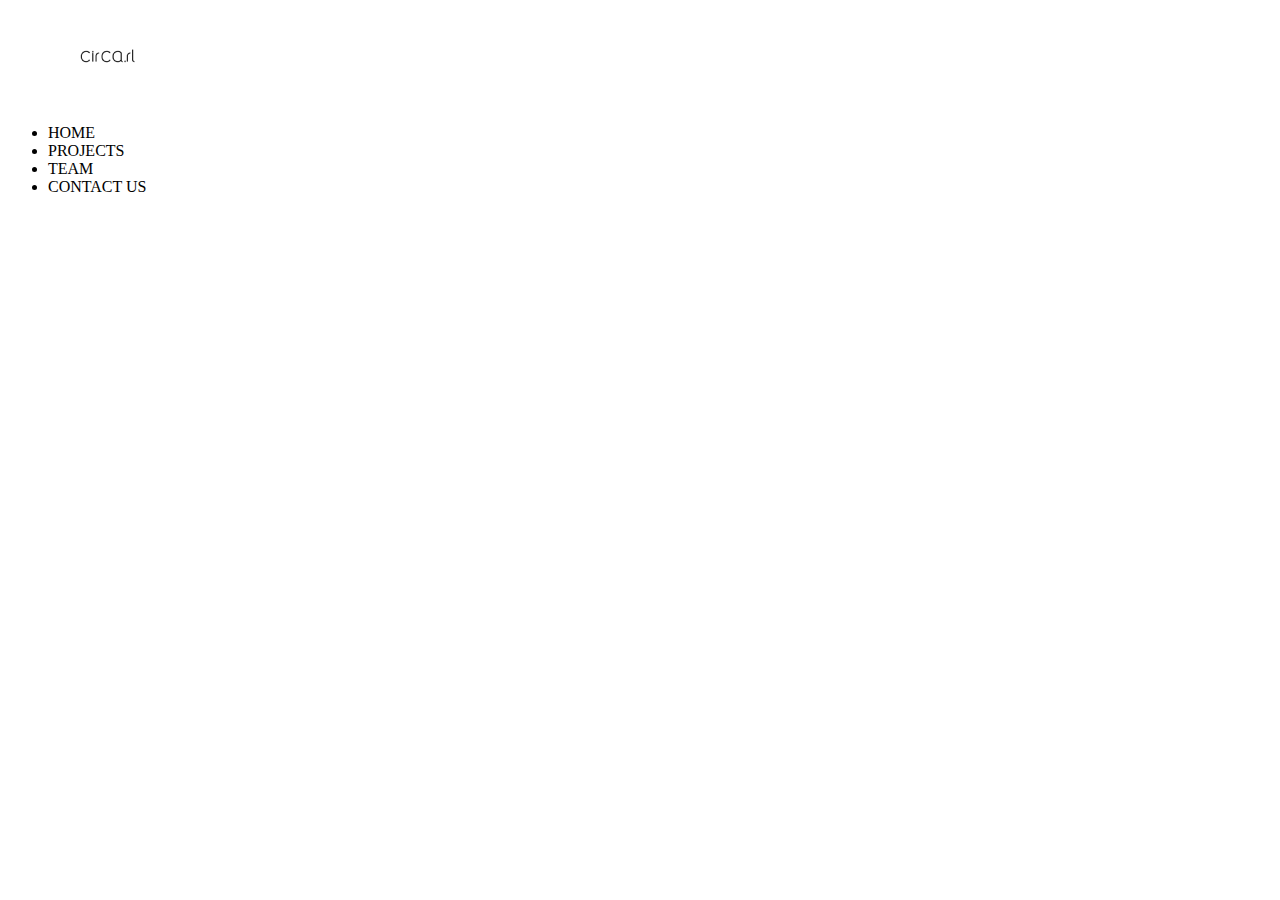
==== CIRCA_company_website/index.html @ aecab81c "Add files via upload" ====
<!DOCTYPE html>
<html lang="en">
<head>
    <meta charset="UTF-8">
    <meta name="viewport" content="width=device-width, initial-scale=1.0">
    <title>Document</title>
</head>
<body>
    <nav class="nav-bar">
        <div class="nav-container">
            <div class="logo">
                <img src="images/circa.AI Logo n small 5 1.png" alt="CirCarl">
            </div>

            <div class="menu-container">
                <ul>
                    <li>HOME</li>
                    <li>PROJECTS</li>
                    <li>TEAM</li>
                    <li>CONTACT US</li>
                </ul>
            </div>
        </div>
    </nav>
</body>
</html>
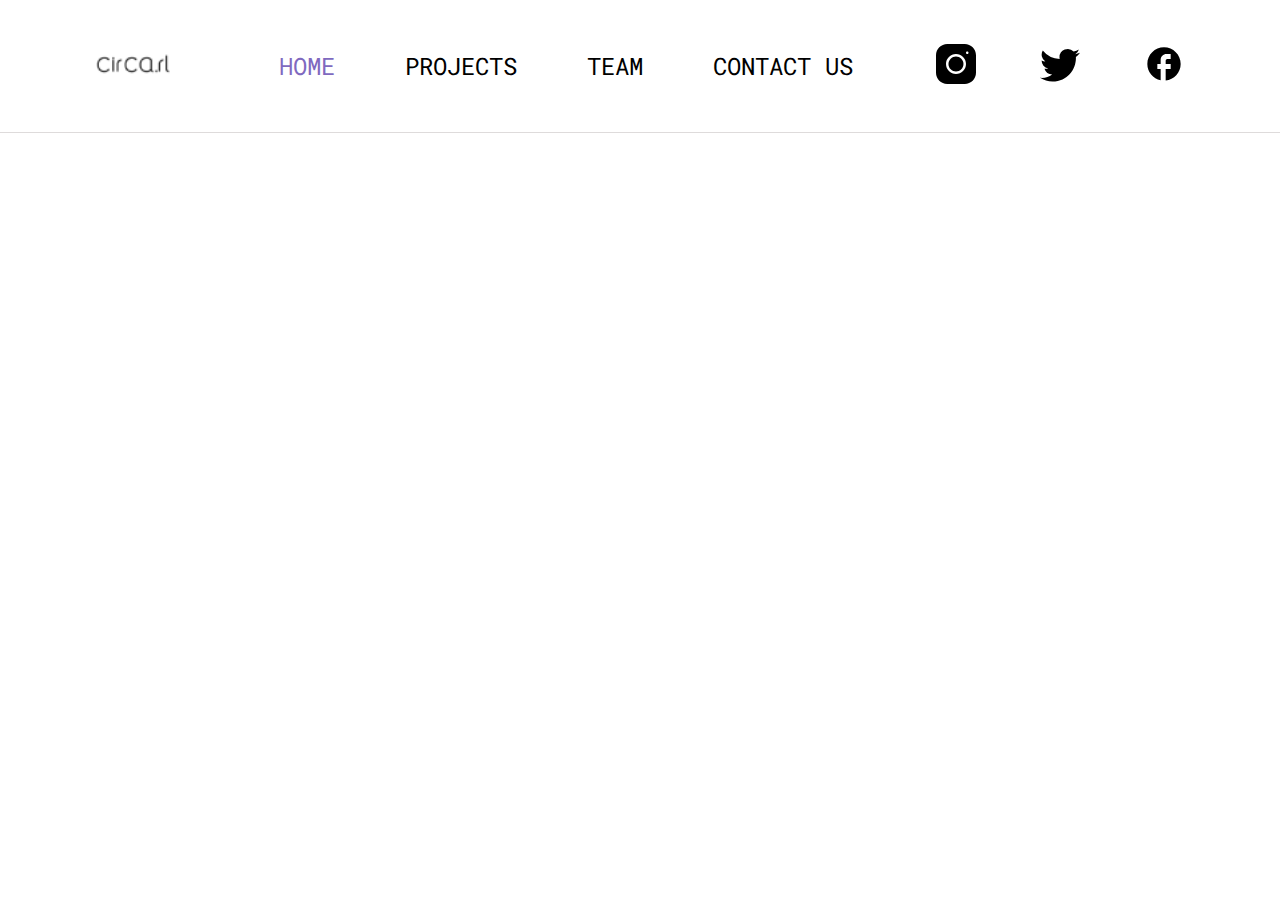
==== commit 297eeb98: "Nav bar design with home, project, team and contact us" ====
--- a/CIRCA_company_website/index.html
+++ b/CIRCA_company_website/index.html
@@ -4,6 +4,8 @@
     <meta charset="UTF-8">
     <meta name="viewport" content="width=device-width, initial-scale=1.0">
     <title>Document</title>
+    <link rel="stylesheet" href="styles.css">
+    <link rel="stylesheet" href="https://unicons.iconscout.com/release/v4.0.8/css/line.css">
 </head>
 <body>
     <nav class="nav-bar">
@@ -14,11 +16,32 @@
 
             <div class="menu-container">
                 <ul>
-                    <li>HOME</li>
-                    <li>PROJECTS</li>
-                    <li>TEAM</li>
-                    <li>CONTACT US</li>
+                    <li ><a href="#" class="active">HOME</a></li>
+                    <li><a href="#">PROJECTS</a></li>
+                    <li><a href="#">TEAM</a></li>
+                    <li><a href="#">CONTACT US</a></li>
                 </ul>
+            </div>
+
+            <div class="socials">
+               <div class="instagram">
+                <a href="#"><svg xmlns="http://www.w3.org/2000/svg" viewBox="0 0 16 16" id="instagram">
+                    <path d="M5.41421,1.17157c1.17157,1.17157 1.17157,3.07107 0,4.24264c-1.17157,1.17157 -3.07107,1.17157 -4.24264,0c-1.17157,-1.17157 -1.17157,-3.07107 -8.88178e-16,-4.24264c1.17157,-1.17157 3.07107,-1.17157 4.24264,-8.88178e-16" transform="translate(4.707 4.707)"></path>
+                    <path d="M11.5,0h-7c-2.48145,0 -4.5,2.01855 -4.5,4.5v7c0,2.48145 2.01855,4.5 4.5,4.5h7c2.48145,0 4.5,-2.01855 4.5,-4.5v-7c0,-2.48145 -2.01855,-4.5 -4.5,-4.5Zm-3.5,12c-2.20557,0 -4,-1.79395 -4,-4c0,-2.20605 1.79443,-4 4,-4c2.20557,0 4,1.79395 4,4c0,2.20605 -1.79443,4 -4,4Zm4.5,-8c-0.276123,0 -0.5,-0.223877 -0.5,-0.5c0,-0.276184 0.223877,-0.5 0.5,-0.5c0.276123,0 0.5,0.223816 0.5,0.5c0,0.276123 -0.223877,0.5 -0.5,0.5Z"></path>
+                  </svg></a>
+               </div>
+
+               <div class="twitter">
+                <a href="#"><svg xmlns="http://www.w3.org/2000/svg" xml:space="preserve" viewBox="0 0 16 16" id="twitter">
+                    <path d="M16 3.539a6.839 6.839 0 0 1-1.89.518 3.262 3.262 0 0 0 1.443-1.813 6.555 6.555 0 0 1-2.08.794 3.28 3.28 0 0 0-5.674 2.243c0 .26.022.51.076.748a9.284 9.284 0 0 1-6.761-3.431 3.285 3.285 0 0 0 1.008 4.384A3.24 3.24 0 0 1 .64 6.578v.036a3.295 3.295 0 0 0 2.628 3.223 3.274 3.274 0 0 1-.86.108 2.9 2.9 0 0 1-.621-.056 3.311 3.311 0 0 0 3.065 2.285 6.59 6.59 0 0 1-4.067 1.399c-.269 0-.527-.012-.785-.045A9.234 9.234 0 0 0 5.032 15c6.036 0 9.336-5 9.336-9.334 0-.145-.005-.285-.012-.424A6.544 6.544 0 0 0 16 3.539z"></path>
+                  </svg></a>
+               </div>
+
+               <div class="facebook">
+                <a href="#"><svg width="40" height="40" viewBox="0 0 20 20" fill="none" xmlns="http://www.w3.org/2000/svg">
+                    <path d="M18.3337 10.0003C18.3337 5.40033 14.6003 1.66699 10.0003 1.66699C5.40033 1.66699 1.66699 5.40033 1.66699 10.0003C1.66699 14.0337 4.53366 17.392 8.33366 18.167V12.5003H6.66699V10.0003H8.33366V7.91699C8.33366 6.30866 9.64199 5.00033 11.2503 5.00033H13.3337V7.50033H11.667C11.2087 7.50033 10.8337 7.87533 10.8337 8.33366V10.0003H13.3337V12.5003H10.8337V18.292C15.042 17.8753 18.3337 14.3253 18.3337 10.0003Z" fill="black"/>
+                    </svg></a>
+                </div>
             </div>
         </div>
     </nav>
--- a/CIRCA_company_website/styles.css
+++ b/CIRCA_company_website/styles.css
@@ -0,0 +1,67 @@
+@import url('https://fonts.googleapis.com/css2?family=Poppins:ital,wght@0,100;0,200;0,300;0,400;0,500;0,600;0,700;0,800;0,900;1,100;1,200;1,300;1,400;1,500;1,600;1,700;1,800;1,900&family=Roboto+Mono:ital,wght@0,100..700;1,100..700&display=swap');
+
+
+*{
+    padding: 0;
+    margin: 0;
+    box-sizing: border-box;
+    font-family: "Roboto Mono", monospace;
+    text-decoration: none;
+    
+}
+
+.nav{
+    height: 50px;
+    width: 100vw;
+    position: sticky;
+    z-index: 999;
+}
+
+.nav-container{
+    border-bottom: 1px solid rgb(222, 219, 219);
+    display: flex;
+    justify-content: space-between;
+    align-items: center;
+}
+
+.logo img{
+    height: 8rem;
+
+}
+.menu-container ul{
+    list-style-type: none;
+    display: flex;
+}
+
+.menu-container ul li{
+    font-size: 1.5rem;
+    margin-right: 70px;
+    justify-content: center;
+}
+
+.menu-container ul a{
+    color: black;
+}
+
+.menu-container ul .active{
+    color: #8069BF;
+}
+
+.instagram{
+    width: 40px;
+    height: 40px;
+}
+
+.twitter{
+    width: 40px;
+    height: 40px;
+}
+
+.socials{
+    display: flex;
+    gap: 4rem;
+    margin-right: 6rem;
+}
+
+
+
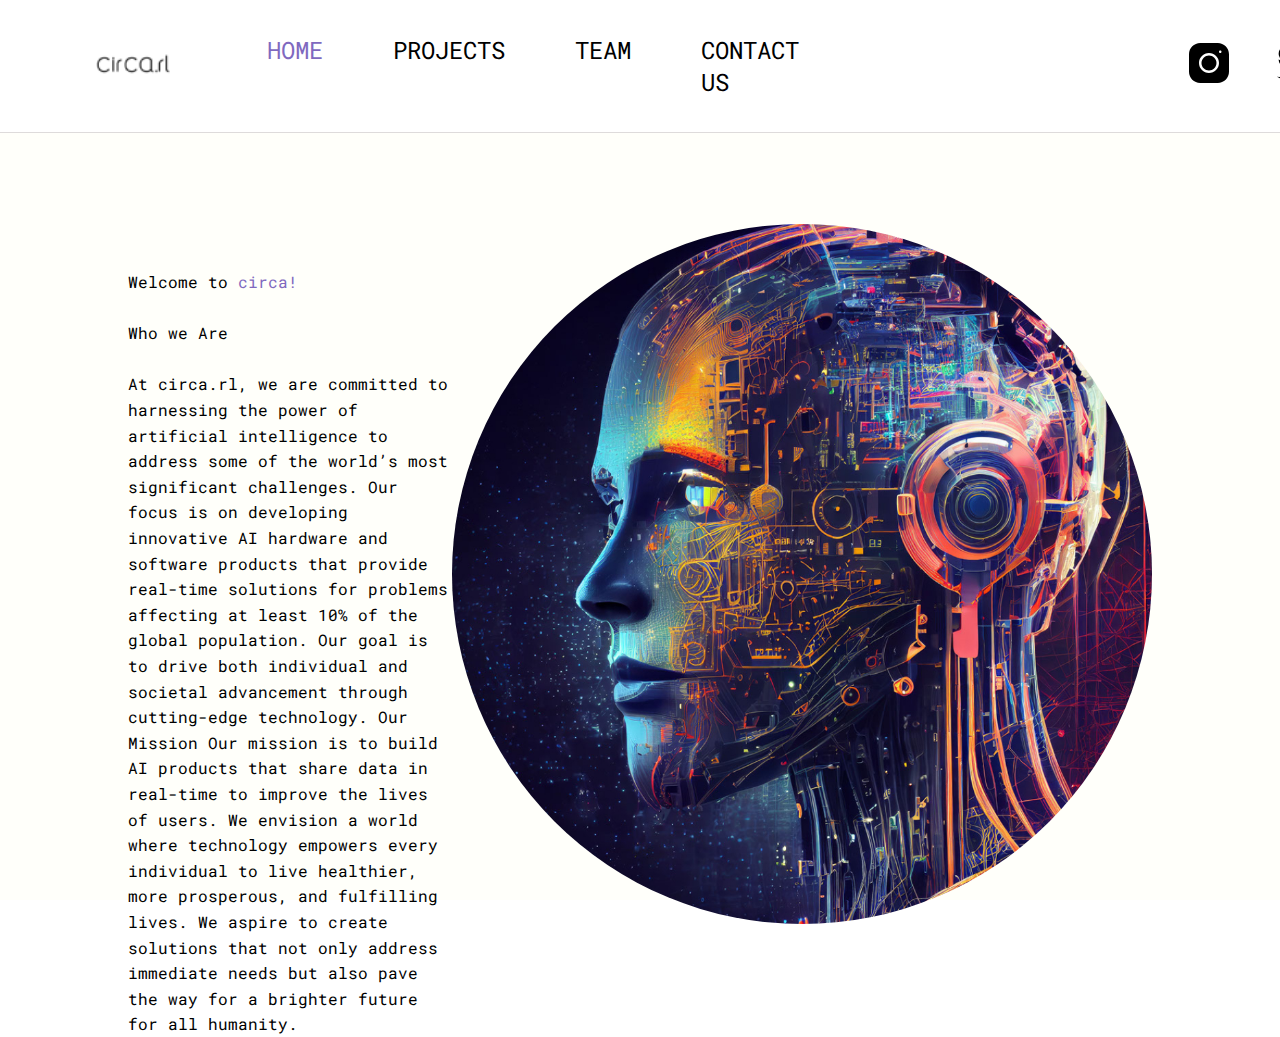
==== commit 5c1c3195: "updated navbar and completed landing page" ====
--- a/CIRCA_company_website/index.html
+++ b/CIRCA_company_website/index.html
@@ -38,12 +38,32 @@
                </div>
 
                <div class="facebook">
-                <a href="#"><svg width="40" height="40" viewBox="0 0 20 20" fill="none" xmlns="http://www.w3.org/2000/svg">
+                <a href="#"><svg width="43" height="43" viewBox="0 0 20 20" fill="none" xmlns="http://www.w3.org/2000/svg">
                     <path d="M18.3337 10.0003C18.3337 5.40033 14.6003 1.66699 10.0003 1.66699C5.40033 1.66699 1.66699 5.40033 1.66699 10.0003C1.66699 14.0337 4.53366 17.392 8.33366 18.167V12.5003H6.66699V10.0003H8.33366V7.91699C8.33366 6.30866 9.64199 5.00033 11.2503 5.00033H13.3337V7.50033H11.667C11.2087 7.50033 10.8337 7.87533 10.8337 8.33366V10.0003H13.3337V12.5003H10.8337V18.292C15.042 17.8753 18.3337 14.3253 18.3337 10.0003Z" fill="black"/>
                     </svg></a>
                 </div>
             </div>
         </div>
     </nav>
+
+    <section class="landing-page-bg">
+    <div class="landing-page">
+        <div class="welcome-text">
+            <p><br>Welcome to <span class="active">circa!</span> <br><br>
+                Who we Are <br><br> At circa.rl, we are committed to harnessing the power of artificial intelligence to address some of the world’s most significant challenges.
+                Our focus is on developing innovative AI hardware 
+                and software products that provide real-time solutions for problems affecting at least 10% of the global population.
+                Our goal is to drive both individual and societal advancement through cutting-edge technology.
+
+                Our Mission
+                
+                Our mission is to build AI products that share data in real-time to improve the lives of users. 
+                We envision a world where technology empowers every individual to live healthier, more prosperous, and fulfilling lives. We aspire to create solutions that not only address immediate needs but also pave the way for a brighter future for all humanity.</p>
+        </div>
+        <div class="landing-page-img">
+            <img src="images/AI-1.jpg" alt="">
+        </div>
+    </div>
+    </section>
 </body>
 </html>--- a/CIRCA_company_website/styles.css
+++ b/CIRCA_company_website/styles.css
@@ -10,18 +10,21 @@
     
 }
 
-.nav{
-    height: 50px;
+.nav-bar{
+    background: white;
+    display: flex;
+    justify-content: space-between;
+    gap: 3rem;
+    position: fixed;
     width: 100vw;
-    position: sticky;
-    z-index: 999;
 }
 
 .nav-container{
+    align-items: center;
     border-bottom: 1px solid rgb(222, 219, 219);
     display: flex;
     justify-content: space-between;
-    align-items: center;
+    width: 100vw;
 }
 
 .logo img{
@@ -43,6 +46,10 @@
     color: black;
 }
 
+.active{
+    color: #8069BF;
+}
+
 .menu-container ul .active{
     color: #8069BF;
 }
@@ -59,9 +66,45 @@
 
 .socials{
     display: flex;
-    gap: 4rem;
-    margin-right: 6rem;
+    gap: 3rem;
+    margin-left: 20rem;
+    margin-right: 2rem;
 }
 
 
+/* landing page */
+section{
+    /* border: 2px solid black; */
+    height: 100vh;
+    width: 100vw;
+    background:#FFFFFA;
+}
 
+.landing-page{
+    align-items: center;
+    display: flex;
+    justify-content: space-between;
+    height: px;
+    width: 80%;
+    margin: 0 10%;
+}
+
+.landing-page .welcome-text{
+   display: flex;
+   height: 441px;
+   width: 584px;
+   padding-bottom: 2rem;
+}
+
+.welcome-text p{
+    font-size: 1rem;
+    line-height: 1.6rem;
+}
+
+.landing-page .landing-page-img img{
+    margin-top: 14rem;
+    width: 700px;
+    height: 700px;
+    border-radius: 50%;
+    
+}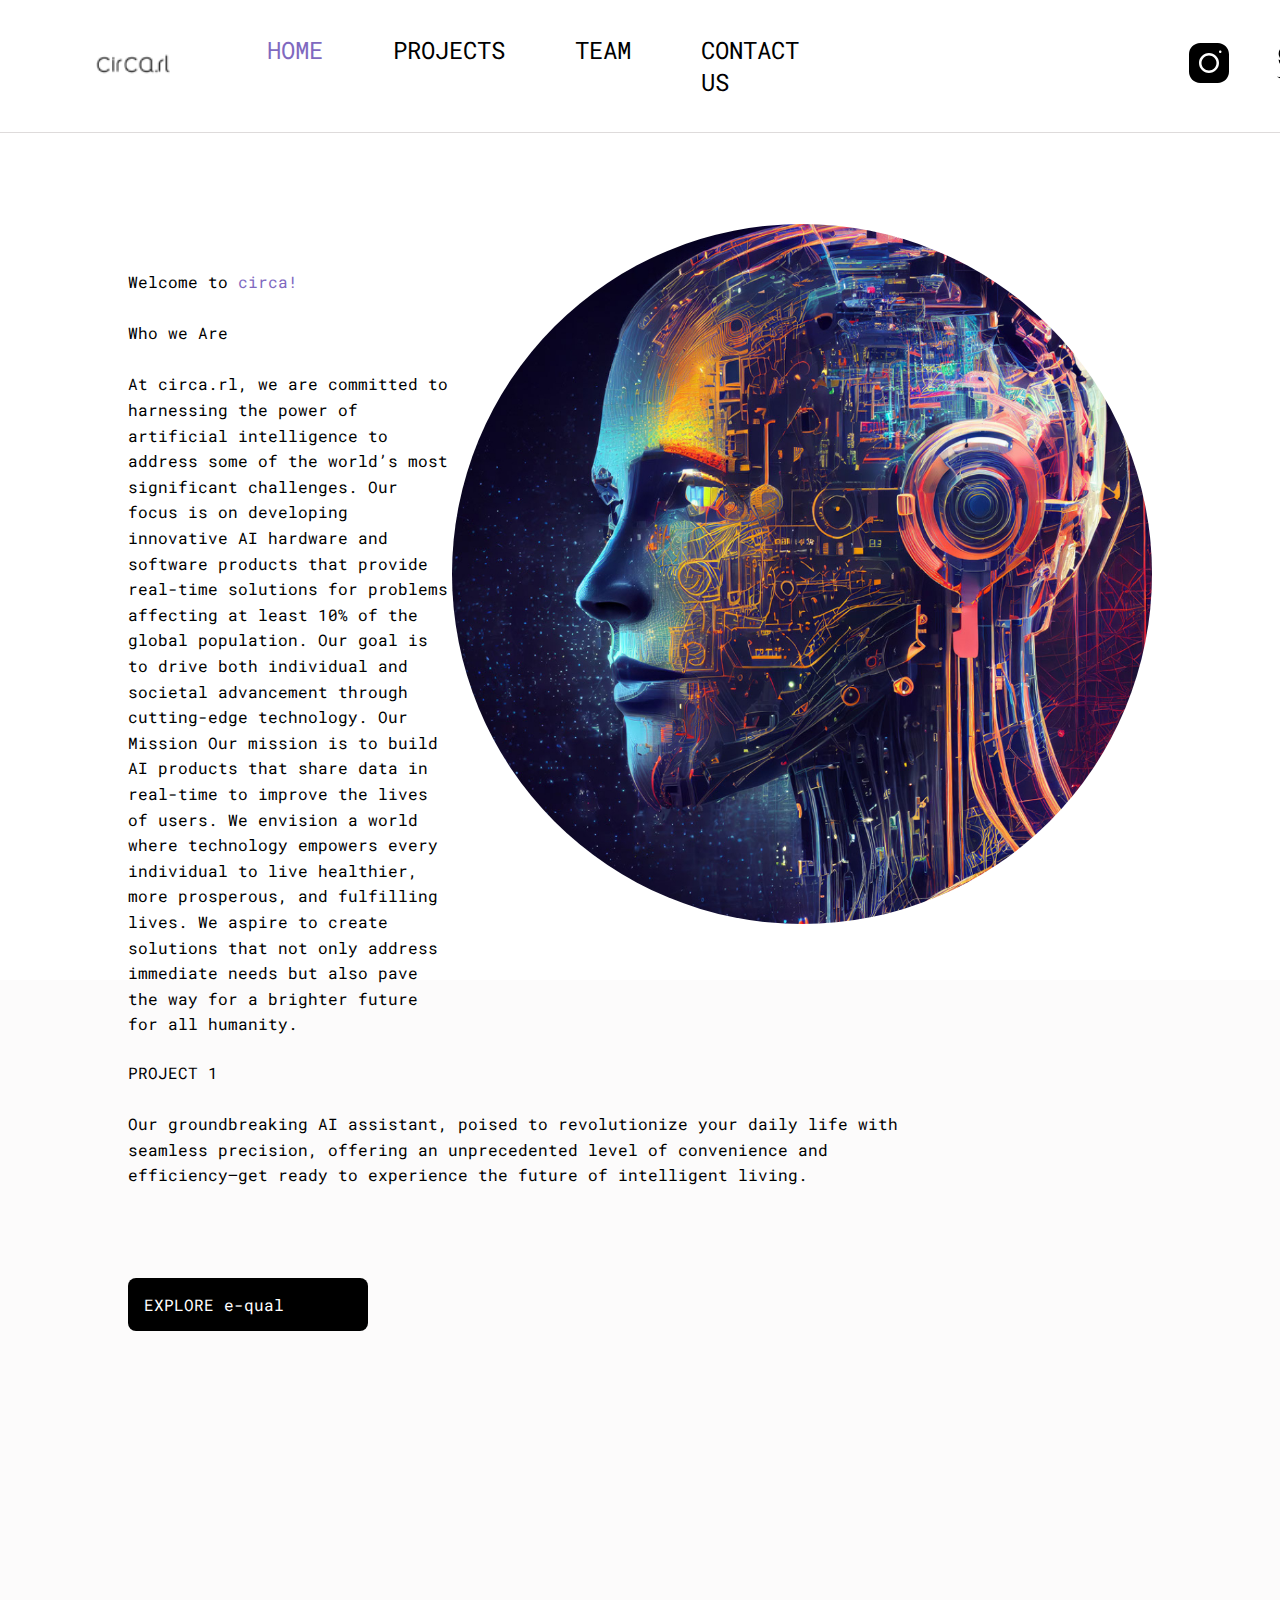
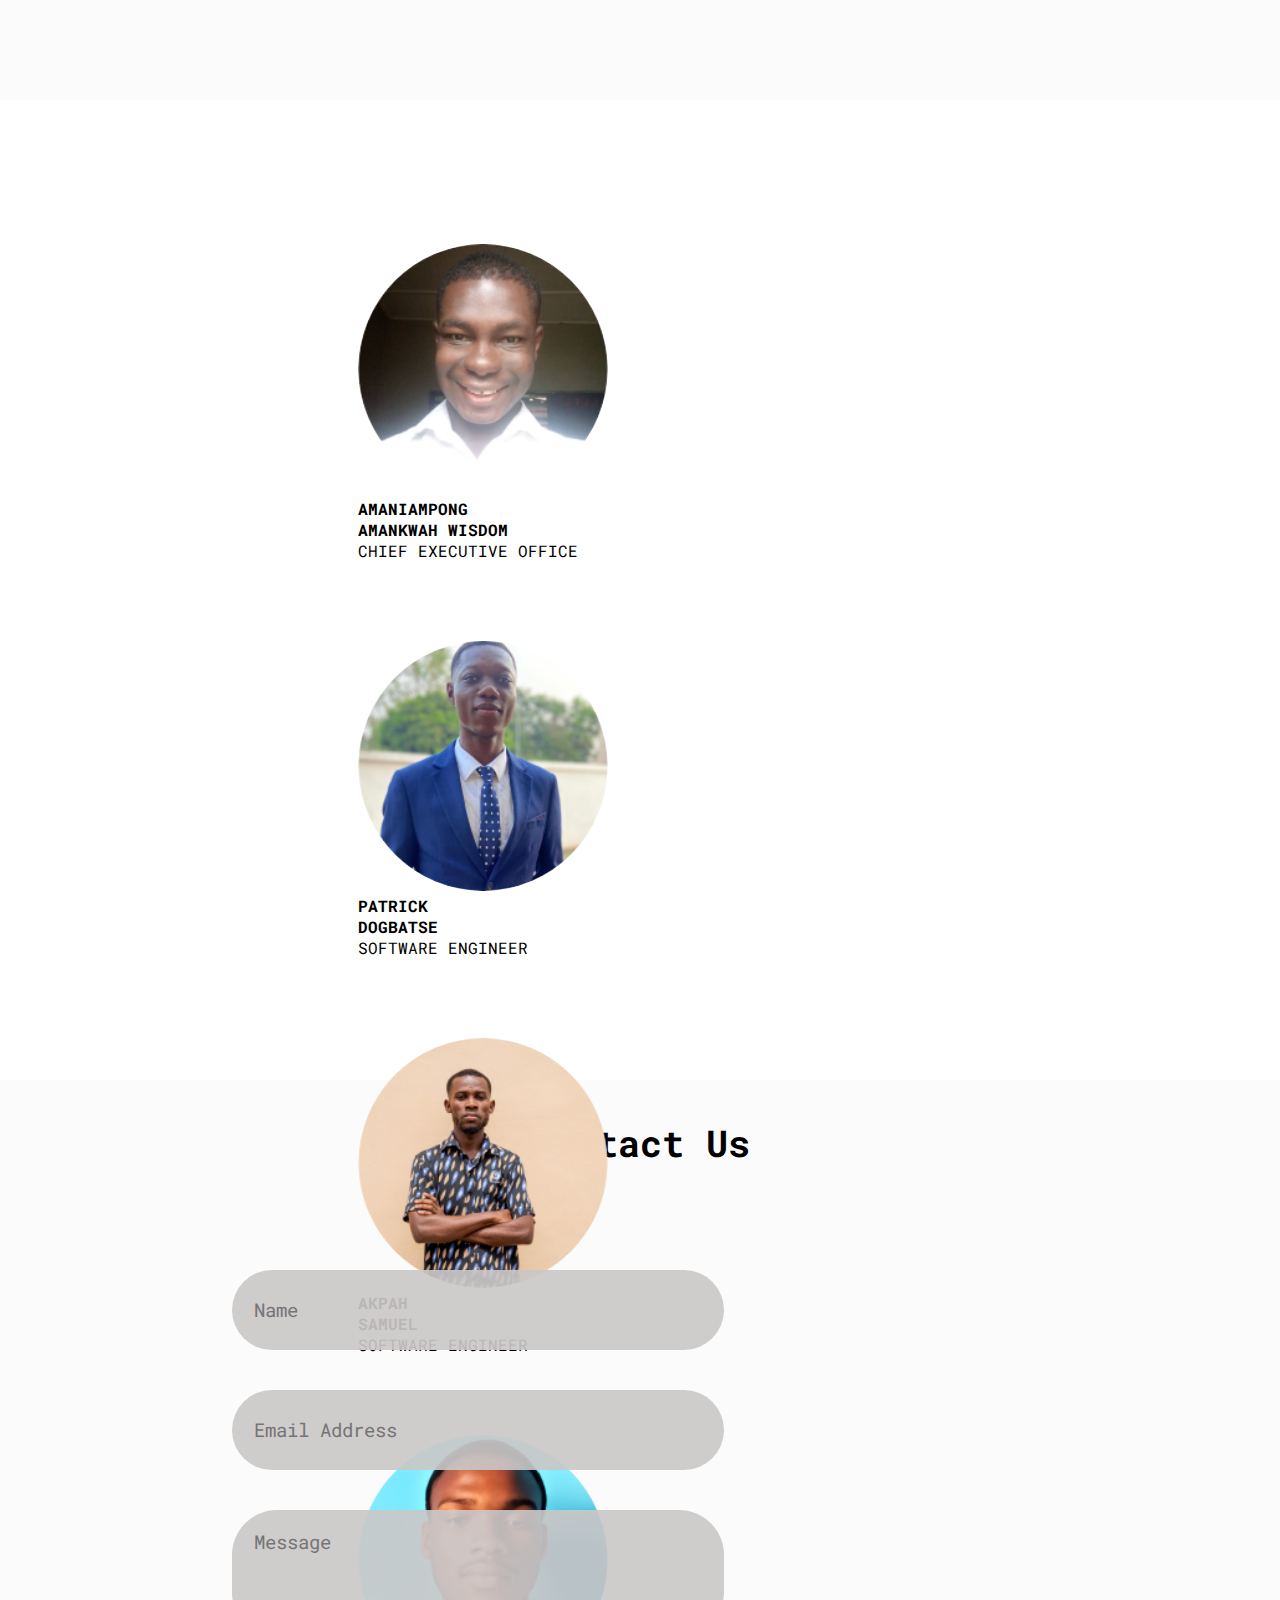
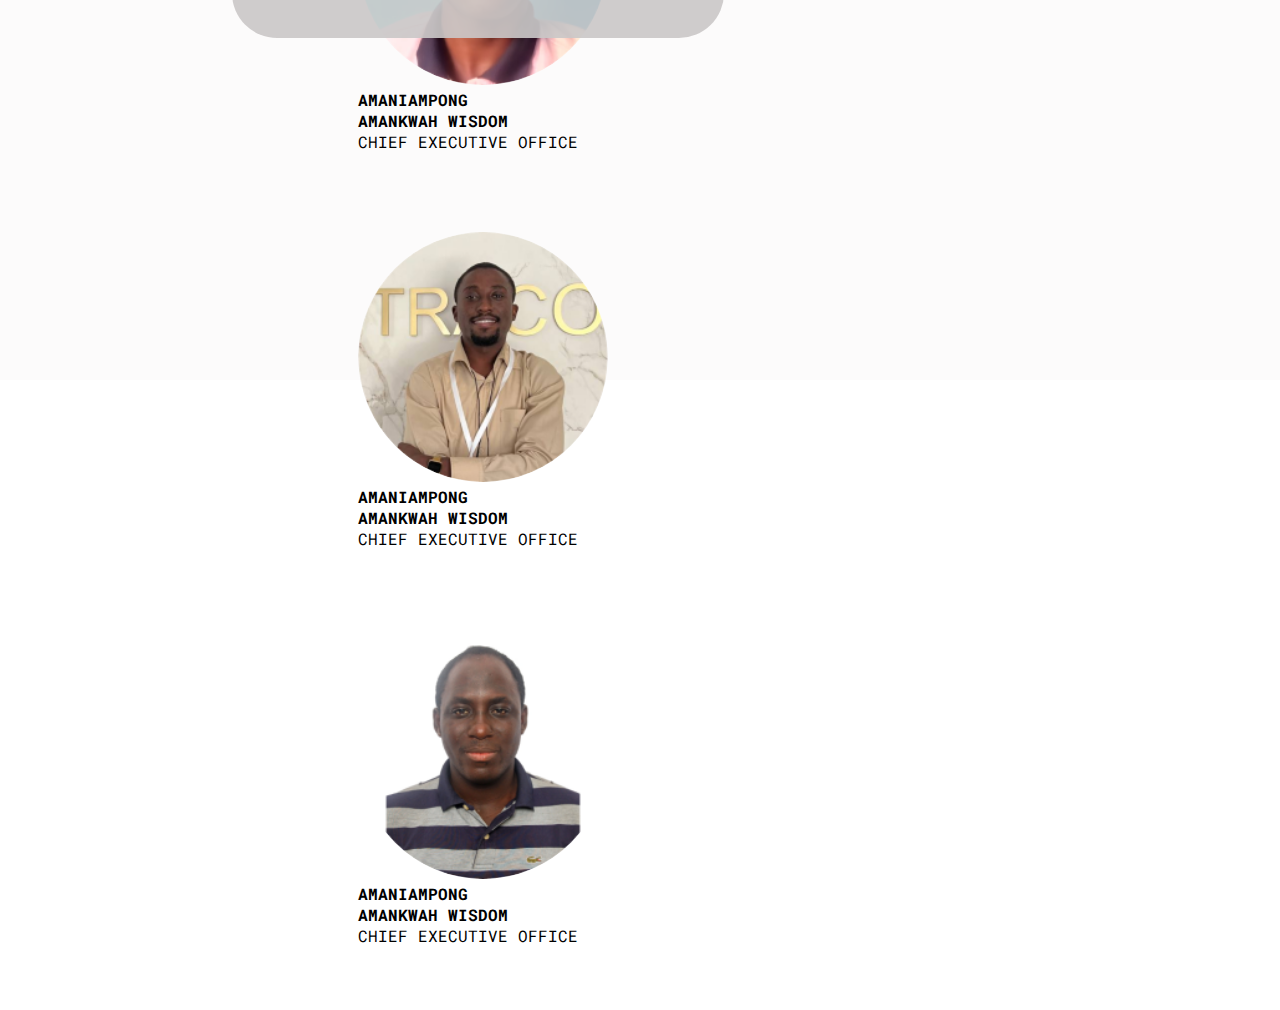
==== commit 90c1b38a: "update on pages worked on" ====
--- a/CIRCA_company_website/index.html
+++ b/CIRCA_company_website/index.html
@@ -16,10 +16,10 @@
 
             <div class="menu-container">
                 <ul>
-                    <li ><a href="#" class="active">HOME</a></li>
-                    <li><a href="#">PROJECTS</a></li>
-                    <li><a href="#">TEAM</a></li>
-                    <li><a href="#">CONTACT US</a></li>
+                    <li ><a href="#home" class="active">HOME</a></li>
+                    <li><a href="#projects">PROJECTS</a></li>
+                    <li><a href="#team">TEAM</a></li>
+                    <li><a href="#contact">CONTACT US</a></li>
                 </ul>
             </div>
 
@@ -46,9 +46,9 @@
         </div>
     </nav>
 
-    <section class="landing-page-bg">
-    <div class="landing-page">
-        <div class="welcome-text">
+    <section class="landing-page-bg" id="home">
+    <div class="page-container">
+        <div class="text-container">
             <p><br>Welcome to <span class="active">circa!</span> <br><br>
                 Who we Are <br><br> At circa.rl, we are committed to harnessing the power of artificial intelligence to address some of the world’s most significant challenges.
                 Our focus is on developing innovative AI hardware 
@@ -65,5 +65,97 @@
         </div>
     </div>
     </section>
+
+
+
+
+
+    <section class="project-bg" id="projects">
+        <div class="page-container">
+            <div class="text-container">
+                <p>PROJECT 1 <br><br>
+    
+                    Our groundbreaking AI assistant, poised to revolutionize your 
+                    daily life with seamless precision, offering an unprecedented level 
+                    of convenience and efficiency—get ready to experience the future of 
+                    intelligent living.</p>
+            </div>
+
+            <a href="#" class="btn">EXPLORE e-qual</a>
+        </div>
+    </section>
+
+
+    <section class="team-bg" id="team">
+        <div class="page-container">
+            <!-- <h3>MEET THE TEAM</h3> -->
+
+            <div class="team-members">
+                <div class="team-m1">
+                    <img src="images/Mr. Amaniampong.png">
+                    <div>
+                        <h4>AMANIAMPONG <br>AMANKWAH WISDOM</h4>
+                        <P>CHIEF EXECUTIVE OFFICE</P>
+                    </div>
+                </div>
+                <div class="team-m1">
+                    <img src="images/Patrick.png">
+                    <div>
+                        <h4>PATRICK<br>DOGBATSE</h4>
+                        <P>SOFTWARE ENGINEER</P>
+                    </div>
+                </div>
+                <div class="team-m1">
+                    <img src="images/Akpah.png">
+                    <div>
+                        <h4>AKPAH<br>SAMUEL</h4>
+                        <P>SOFTWARE ENGINEER</P>
+                    </div>
+                </div>
+                <div class="team-m1">
+                    <img src="images/Josiah.png">
+                    <div>
+                        <h4>AMANIAMPONG <br>AMANKWAH WISDOM</h4>
+                        <P>CHIEF EXECUTIVE OFFICE</P>
+                    </div>
+                </div>
+                <div class="team-m1">
+                    <img src="images/Michael.png">
+                    <div>
+                        <h4>AMANIAMPONG <br>AMANKWAH WISDOM</h4>
+                        <P>CHIEF EXECUTIVE OFFICE</P>
+                    </div>
+                </div>
+                <div class="team-m1">
+                    <img src="images/Agyei Boakye.png">
+                    <div>
+                        <h4>AMANIAMPONG <br>AMANKWAH WISDOM</h4>
+                        <P>CHIEF EXECUTIVE OFFICE</P>
+                    </div>
+                </div>
+            </div>
+        </div>
+    </section>
+
+        <!-- CONTACT -->
+    <section class="contact-bg" id="contact">
+        <header> <h3>Contact Us</h3></header>
+            <div class="page-container">
+                <form action="#" class="form-container">
+                     <div class="input-section">
+                            <i></i>
+                            <input type="text" placeholder="Name">
+                        </div>
+                        <div class="input-section">
+                            <i></i>
+                            <input type="text" placeholder="Email Address">
+                        </div>
+                        <div class="input-section message">
+                            <input type="text" placeholder="Message">
+                        </div>
+                </form>
+            </div>
+    </section>
+
 </body>
 </html>--- a/CIRCA_company_website/styles.css
+++ b/CIRCA_company_website/styles.css
@@ -10,6 +10,13 @@
     
 }
 
+html{
+    overflow-x: hidden;
+    scroll-behavior: smooth;
+}
+
+
+
 .nav-bar{
     background: white;
     display: flex;
@@ -17,6 +24,7 @@
     gap: 3rem;
     position: fixed;
     width: 100vw;
+    z-index: 999;
 }
 
 .nav-container{
@@ -44,6 +52,11 @@
 
 .menu-container ul a{
     color: black;
+    transition: 0.4s all ease;
+}
+
+.menu-container ul a:hover{
+    color: #8069BF;
 }
 
 .active{
@@ -72,39 +85,155 @@
 }
 
 
+
+
+
+
 /* landing page */
-section{
+.landing-page-bg{
     /* border: 2px solid black; */
     height: 100vh;
     width: 100vw;
-    background:#FFFFFA;
-}
-
-.landing-page{
+    background:white;
+}
+
+.page-container{
     align-items: center;
     display: flex;
     justify-content: space-between;
-    height: px;
+    position: relative;
     width: 80%;
     margin: 0 10%;
 }
 
-.landing-page .welcome-text{
+.page-container .text-container{
    display: flex;
    height: 441px;
    width: 584px;
    padding-bottom: 2rem;
 }
 
-.welcome-text p{
+.text-container p{
     font-size: 1rem;
     line-height: 1.6rem;
 }
 
-.landing-page .landing-page-img img{
+.page-container .landing-page-img img{
     margin-top: 14rem;
     width: 700px;
     height: 700px;
     border-radius: 50%;
     
+}
+
+
+/* projects section */
+.project-bg{
+    background: rgb(252, 251, 251);
+    height: 80vh;
+    margin: 5rem 0;
+    width: 100vw;
+}
+
+.project-bg .text-container{
+    margin-top: 5rem;
+    width: 800px;
+}
+
+.page-container a{
+    width: 240px;
+    color: white;
+    text-decoration: none;
+    border-radius: 8px;
+    background: #000000;
+    position: absolute;
+    padding: 1rem;
+    display: inline-block;
+    margin: 8rem 10rem 0 0;
+}
+
+
+/* TEAM SECTION */
+.team-bg{
+    height: 100vh;
+    background: white;
+}
+.team-bg .page-container {
+    width: 60%;
+    margin: 0 20%;
+    justify-content: center;
+    align-items: center;
+}
+
+.team-bg .page-container .team-members{
+    display: flex;
+    flex-wrap: wrap;
+    gap: 5rem;
+    margin: 4rem 6.4rem;
+}
+
+.team-members .team-m1 img{
+    height: 250px;
+    width: 250px;
+    border-radius: 50%;
+}
+
+
+/* CONTACT SECTION */
+
+.contact-bg{
+    height: 100vh;
+    background:rgb(252, 251, 251);
+    align-items: center;
+    justify-content: center;
+}
+
+.contact-bg  header{
+    padding-top: 2.4rem;
+    text-align: center;
+    font-size: 2rem;
+    font-weight: 400;
+}
+
+.contact-bg .form-container{
+    /* border: 2px solid green; */
+    width: 700px;
+    height: 520px;
+    border-radius: 90px;
+    position: relative;
+    padding: 0.9rem 4rem;
+    margin: 3rem 0;
+
+}
+
+.form-container .input-section{
+    height: 80px;
+    border-radius: 80px;
+    background: rgba(203, 199, 199, 0.913);
+    margin: 2.5rem;
+}
+
+.form-container .input-section input{
+    width: 100%;
+    height: 100%;
+    align-items: center;
+    padding: 1rem 1.4rem;
+    font-size: 1.2rem;
+    border-radius: 80px;
+    background-color: transparent;
+    outline: none;
+    border: none;
+}
+
+.form-container .input-section input:placeholder{
+    color: white;
+}
+
+.form-container .message{
+    border-radius: 45px;
+    height: 8rem;
+}
+
+.form-container .message input{
+    height: 50%;
 }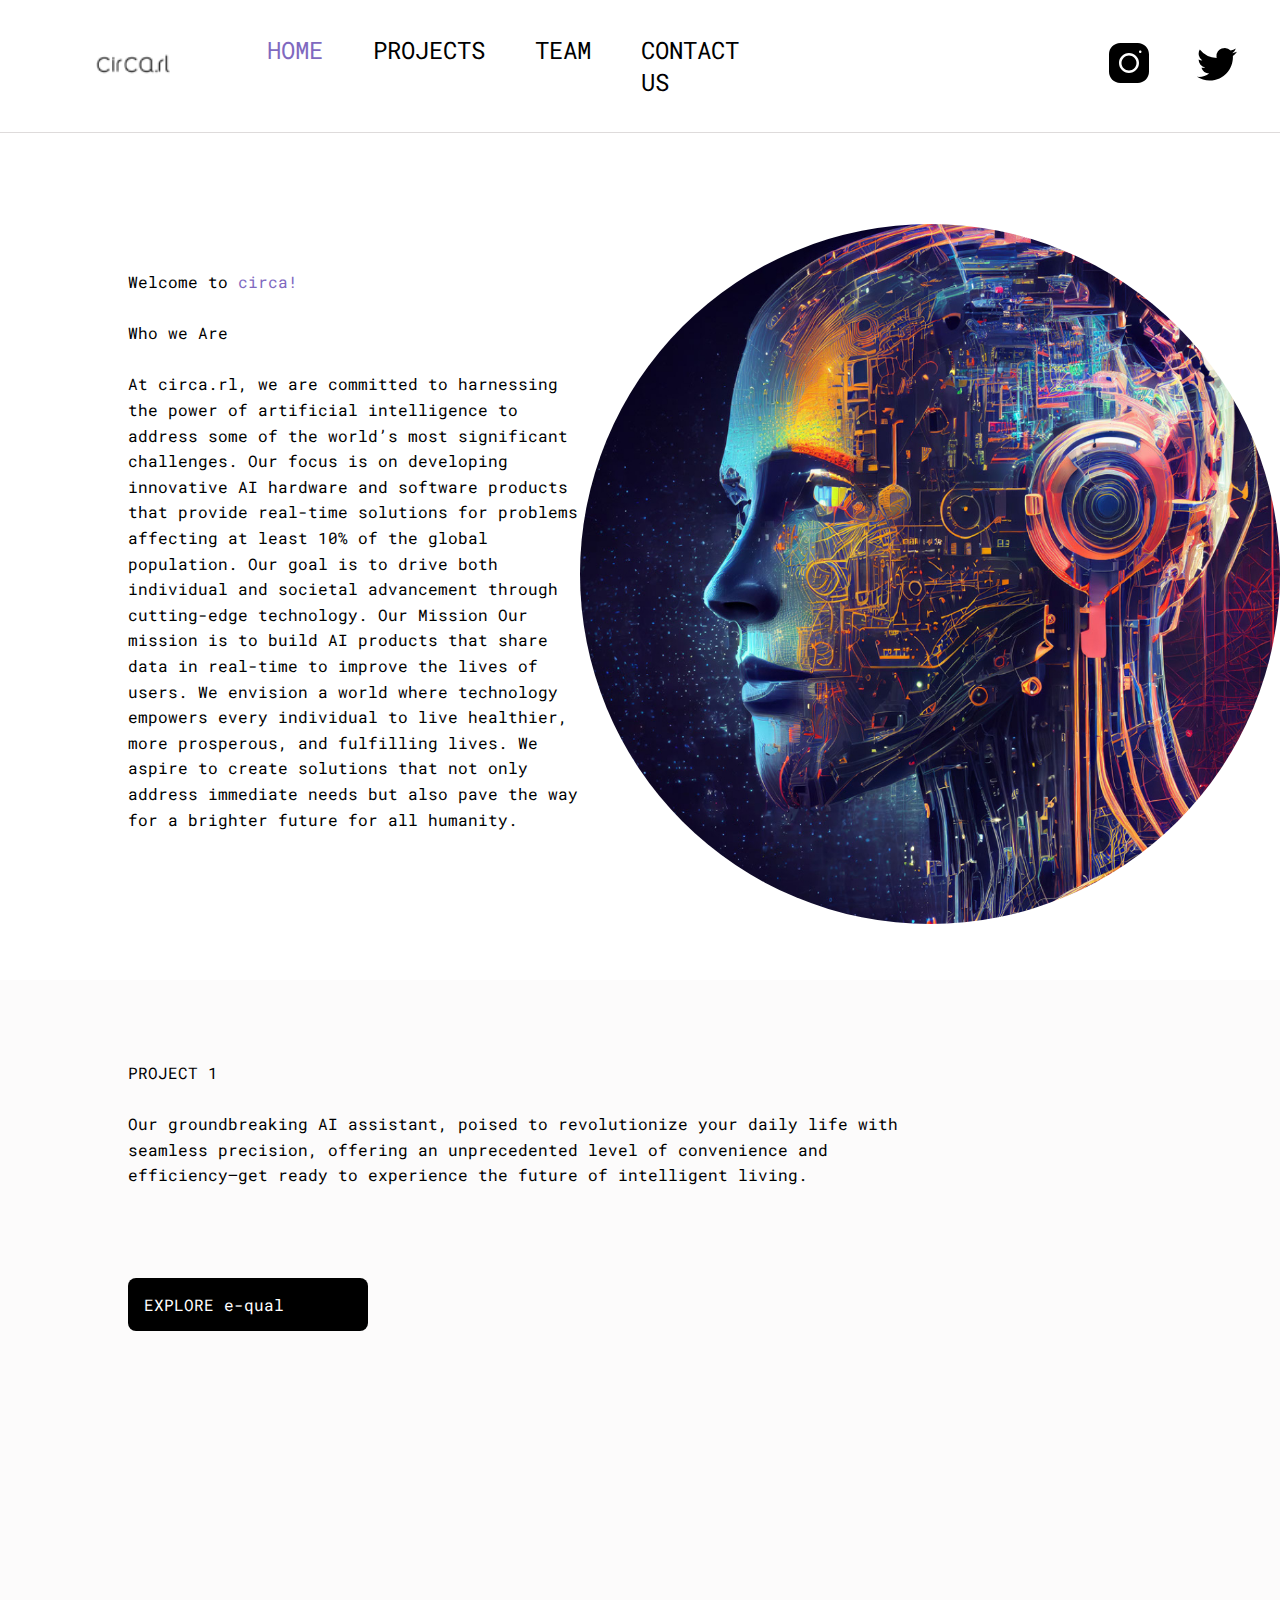
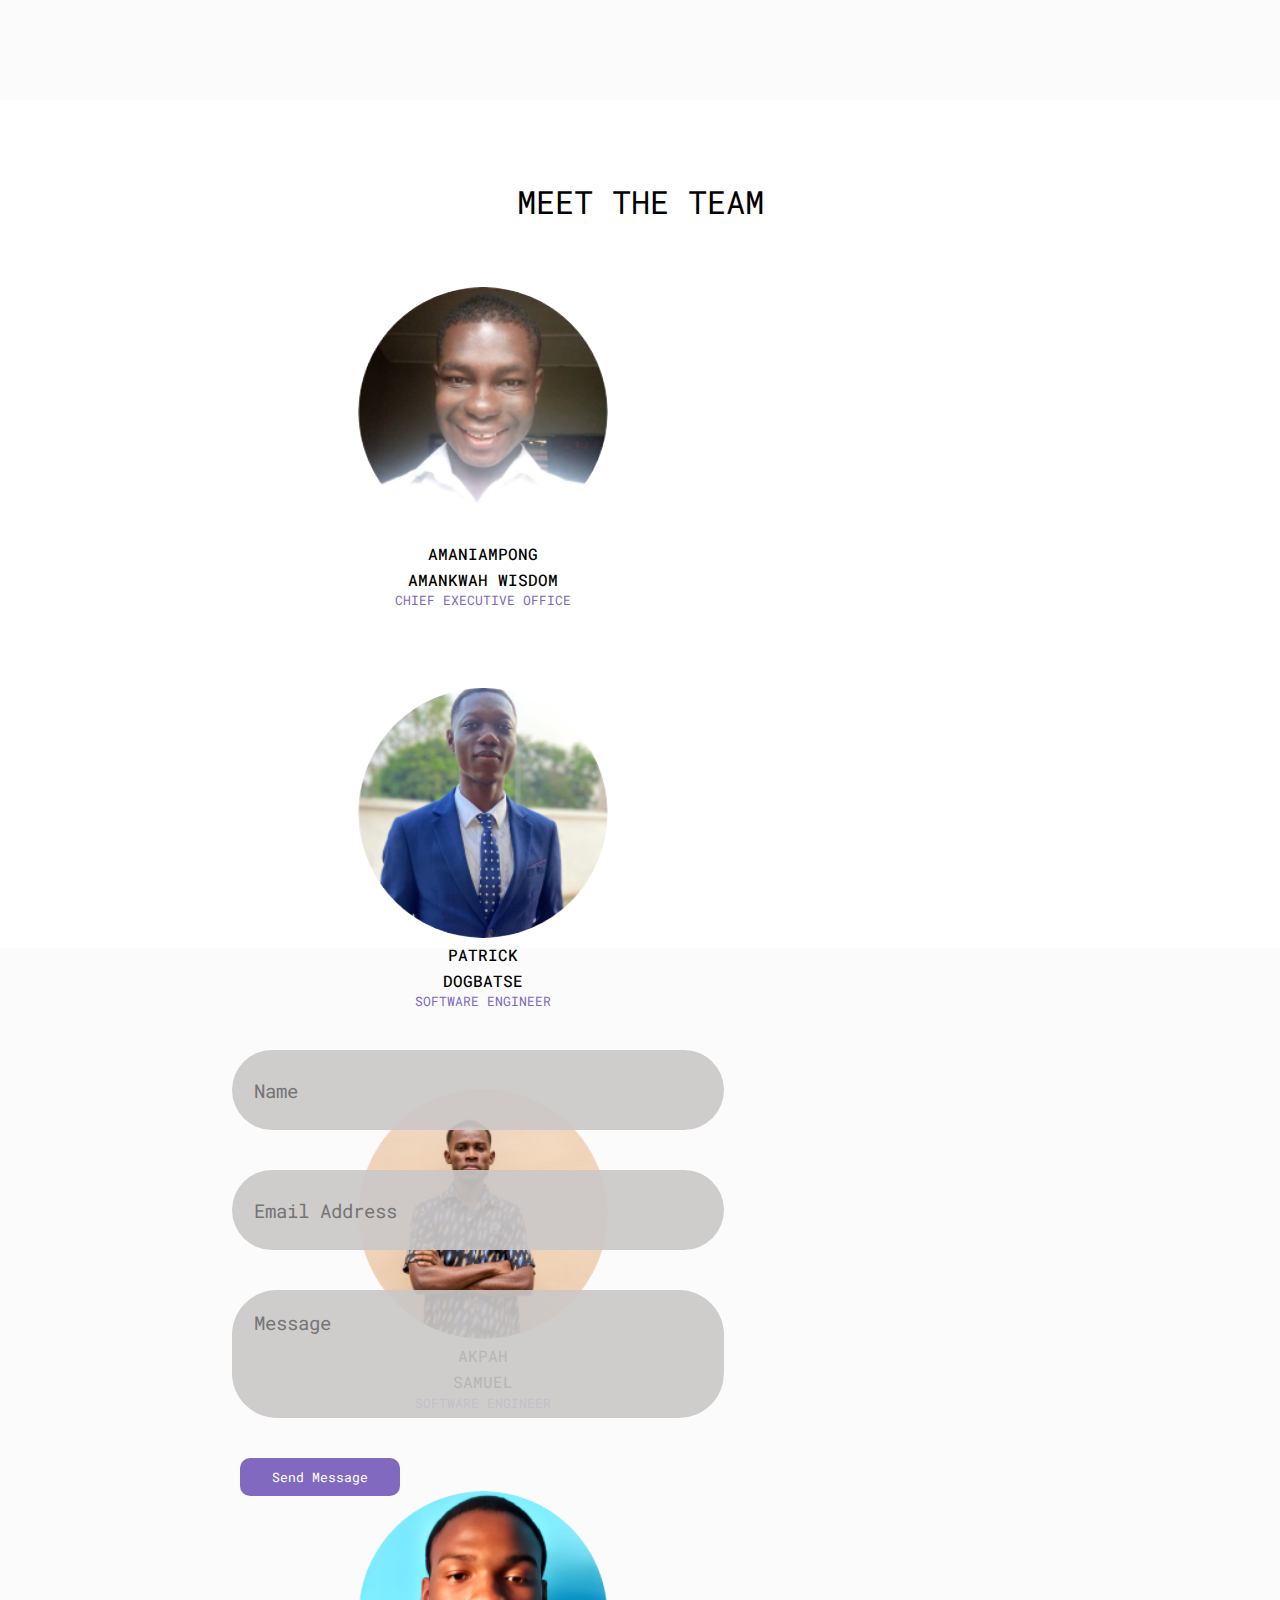
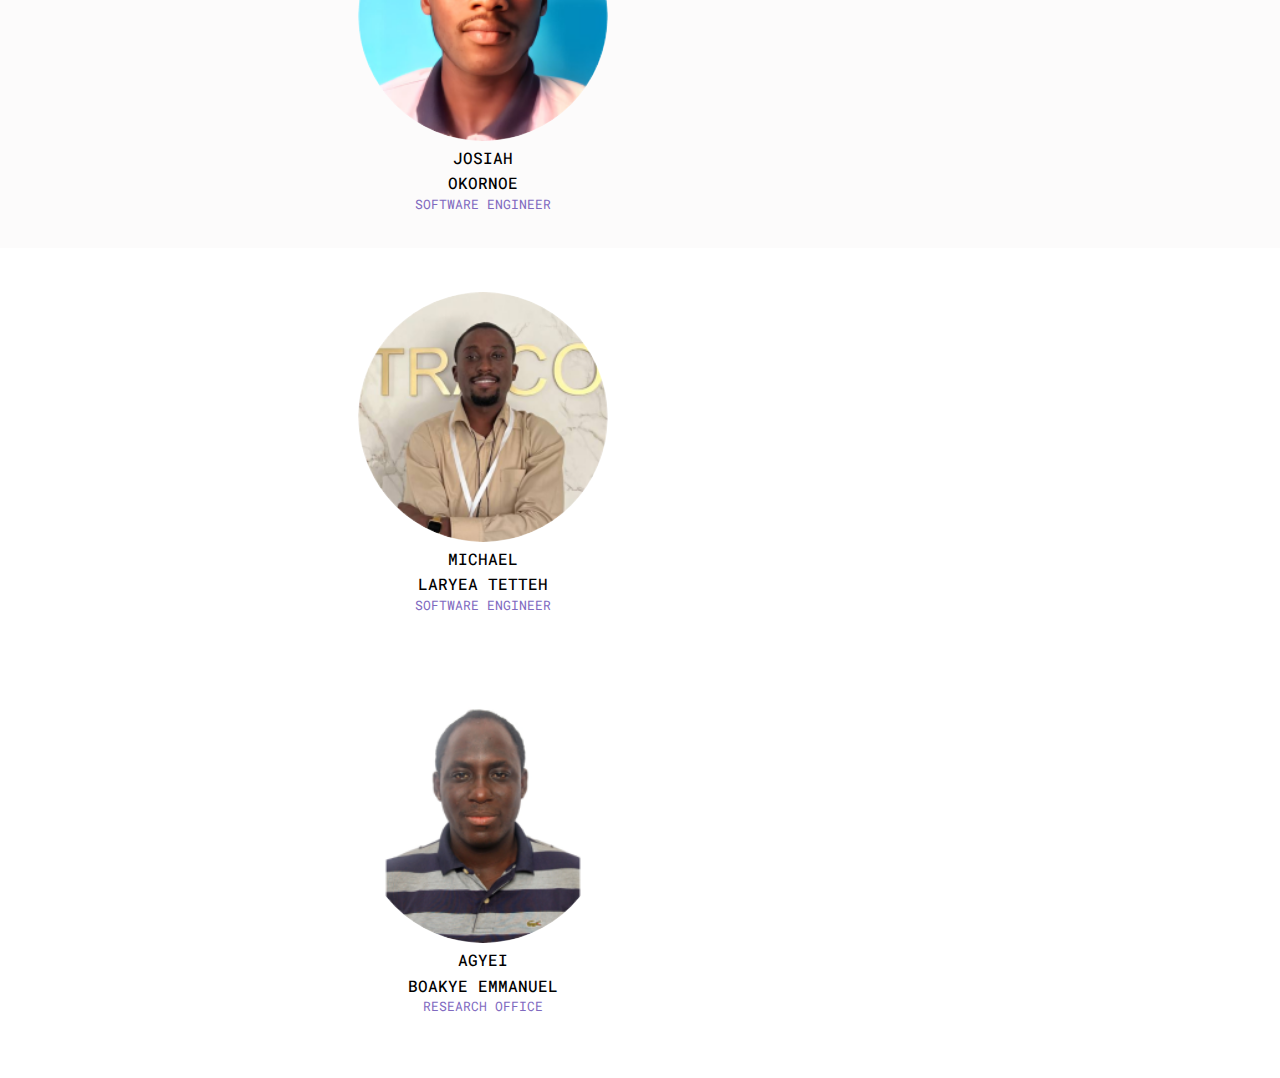
==== commit fe2bc071: "adding JavaScript" ====
--- a/CIRCA_company_website/index.html
+++ b/CIRCA_company_website/index.html
@@ -87,8 +87,9 @@
 
 
     <section class="team-bg" id="team">
+            <h3>MEET THE TEAM</h3>
+
         <div class="page-container">
-            <!-- <h3>MEET THE TEAM</h3> -->
 
             <div class="team-members">
                 <div class="team-m1">
@@ -115,22 +116,22 @@
                 <div class="team-m1">
                     <img src="images/Josiah.png">
                     <div>
-                        <h4>AMANIAMPONG <br>AMANKWAH WISDOM</h4>
-                        <P>CHIEF EXECUTIVE OFFICE</P>
+                        <h4>JOSIAH <br>OKORNOE</h4>
+                        <P>SOFTWARE ENGINEER</P>
                     </div>
                 </div>
                 <div class="team-m1">
                     <img src="images/Michael.png">
                     <div>
-                        <h4>AMANIAMPONG <br>AMANKWAH WISDOM</h4>
-                        <P>CHIEF EXECUTIVE OFFICE</P>
+                        <h4>MICHAEL <br>LARYEA TETTEH</h4>
+                        <P>SOFTWARE ENGINEER</P>
                     </div>
                 </div>
                 <div class="team-m1">
                     <img src="images/Agyei Boakye.png">
                     <div>
-                        <h4>AMANIAMPONG <br>AMANKWAH WISDOM</h4>
-                        <P>CHIEF EXECUTIVE OFFICE</P>
+                        <h4>AGYEI <br>BOAKYE EMMANUEL</h4>
+                        <P>RESEARCH OFFICE</P>
                     </div>
                 </div>
             </div>
@@ -139,7 +140,6 @@
 
         <!-- CONTACT -->
     <section class="contact-bg" id="contact">
-        <header> <h3>Contact Us</h3></header>
             <div class="page-container">
                 <form action="#" class="form-container">
                      <div class="input-section">
@@ -153,9 +153,12 @@
                         <div class="input-section message">
                             <input type="text" placeholder="Message">
                         </div>
+
+                    <button value="submit">Send Message</button>
                 </form>
             </div>
     </section>
 
+    <script src="app.js"></script>
 </body>
 </html>--- a/CIRCA_company_website/styles.css
+++ b/CIRCA_company_website/styles.css
@@ -155,8 +155,16 @@
 
 /* TEAM SECTION */
 .team-bg{
-    height: 100vh;
+    margin-top: 0;
+    height: 80vh;
     background: white;
+}
+
+.team-bg h3{
+    text-align: center;
+    font-size: 2rem;
+    font-weight: 400;
+    margin-top: 2rem;
 }
 .team-bg .page-container {
     width: 60%;
@@ -165,6 +173,7 @@
     align-items: center;
 }
 
+
 .team-bg .page-container .team-members{
     display: flex;
     flex-wrap: wrap;
@@ -178,18 +187,35 @@
     border-radius: 50%;
 }
 
+.team-members .team-m1 h4{
+    font-weight: 450;
+    text-align: center;
+    line-height: 1.6rem;
+}
+
+.team-members .team-m1 p{
+    text-align: center;
+    font-size: 0.8rem;
+    color: #8069BF;
+}
 
 /* CONTACT SECTION */
 
 .contact-bg{
+    margin-top: 3rem;
     height: 100vh;
     background:rgb(252, 251, 251);
     align-items: center;
     justify-content: center;
 }
 
-.contact-bg  header{
-    padding-top: 2.4rem;
+.contact-bg .page-container{
+    margin-top: 0;
+}
+
+
+.contact-bg h3{
+    margin: 2.4rem;
     text-align: center;
     font-size: 2rem;
     font-weight: 400;
@@ -236,4 +262,83 @@
 
 .form-container .message input{
     height: 50%;
-}+}
+
+.contact-bg .form-container button{
+    border: none;
+    box-shadow: 0 0 4 rgba(23, 23, 23, 0.75);
+    padding: 0.6rem 2rem;
+    margin-left: 3rem;
+    border-radius: 10px;
+    background: #8069BF;
+    color: white;
+    cursor: pointer;
+    transition: all 400ms ease;
+}
+
+.contact-bg .form-container button:hover{
+    background: #6269c4f0
+}
+
+
+/* For larger tablets (e.g., iPads in landscape) */
+@media screen and (min-width: 768px) and (max-width: 1024px) {
+    .menu-container ul li {
+        margin-right: 40px; /* Reduce spacing between menu items */
+        font-size: 1.2rem; /* Slightly reduce font size */
+    }
+    .page-container .landing-page-img img {
+        width: 500px;
+        height: 500px;
+    }
+}
+
+/* For smaller laptops (13-inch screens) */
+@media (min-width: 1025px) and (max-width: 1366px) {
+    .menu-container ul li {
+        margin-right: 50px; /* Adjust spacing */
+    }
+    .page-container {
+        width: 90%; /* Expand page container width */
+    }
+}
+
+/* For iPhones (portrait and landscape modes) */
+@media (max-width: 767px) {
+    .nav-bar {
+        flex-direction: column;
+        align-items: center;
+    }
+    .menu-container ul {
+        flex-direction: column;
+        align-items: center;
+    }
+    .menu-container ul li {
+        margin: 10px 0; /* Stack menu items vertically */
+        font-size: 1.2rem;
+    }
+    .page-container .landing-page-img img {
+        display: none;
+        /* width: 300px;
+        height: 300px; */
+    }
+    .page-container {
+        width: 100%;
+        margin: 0;
+        padding: 0 10px;
+    }
+}
+
+/* For small screens (extra small devices) */
+@media (max-width: 576px) {
+    .menu-container ul li {
+        font-size: 1rem;
+    }
+    .page-container .text-container p {
+        font-size: 0.9rem;
+    }
+    .page-container .landing-page-img img {
+        width: 250px;
+        height: 250px;
+    }
+}
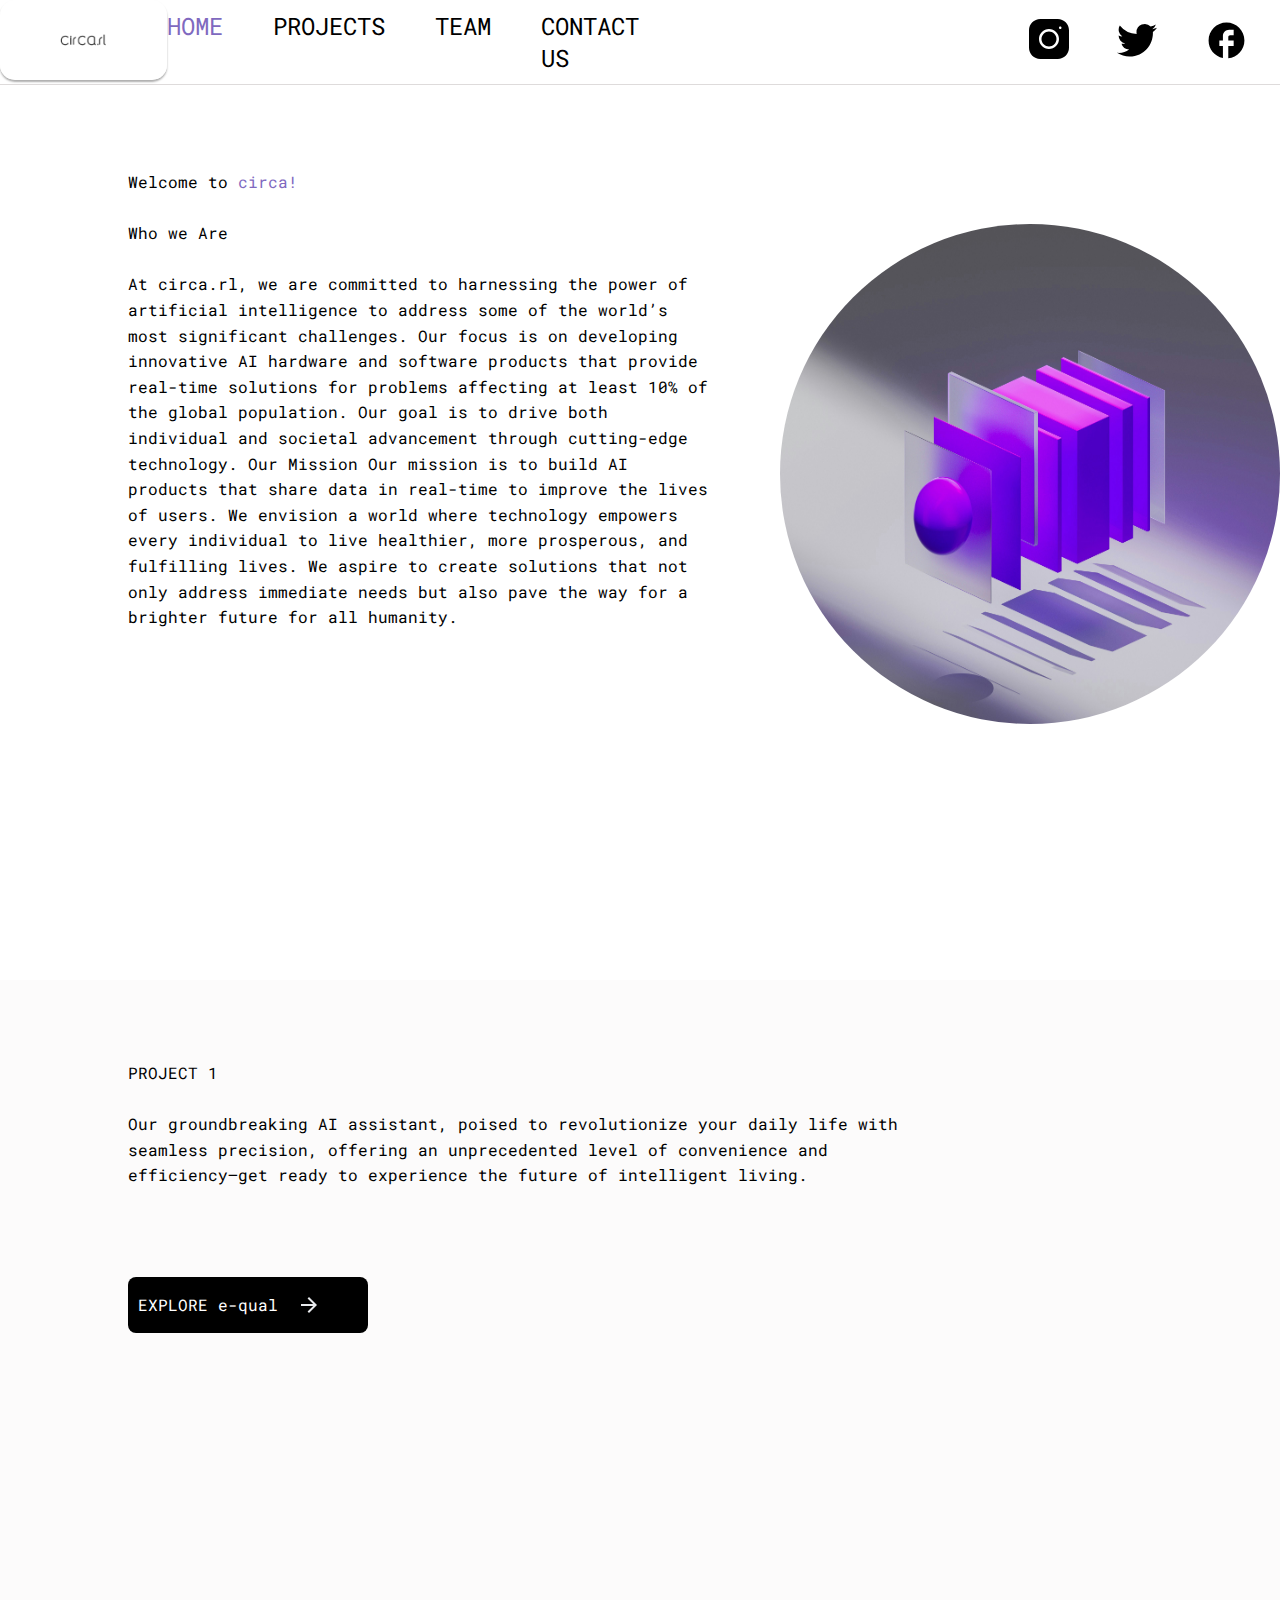
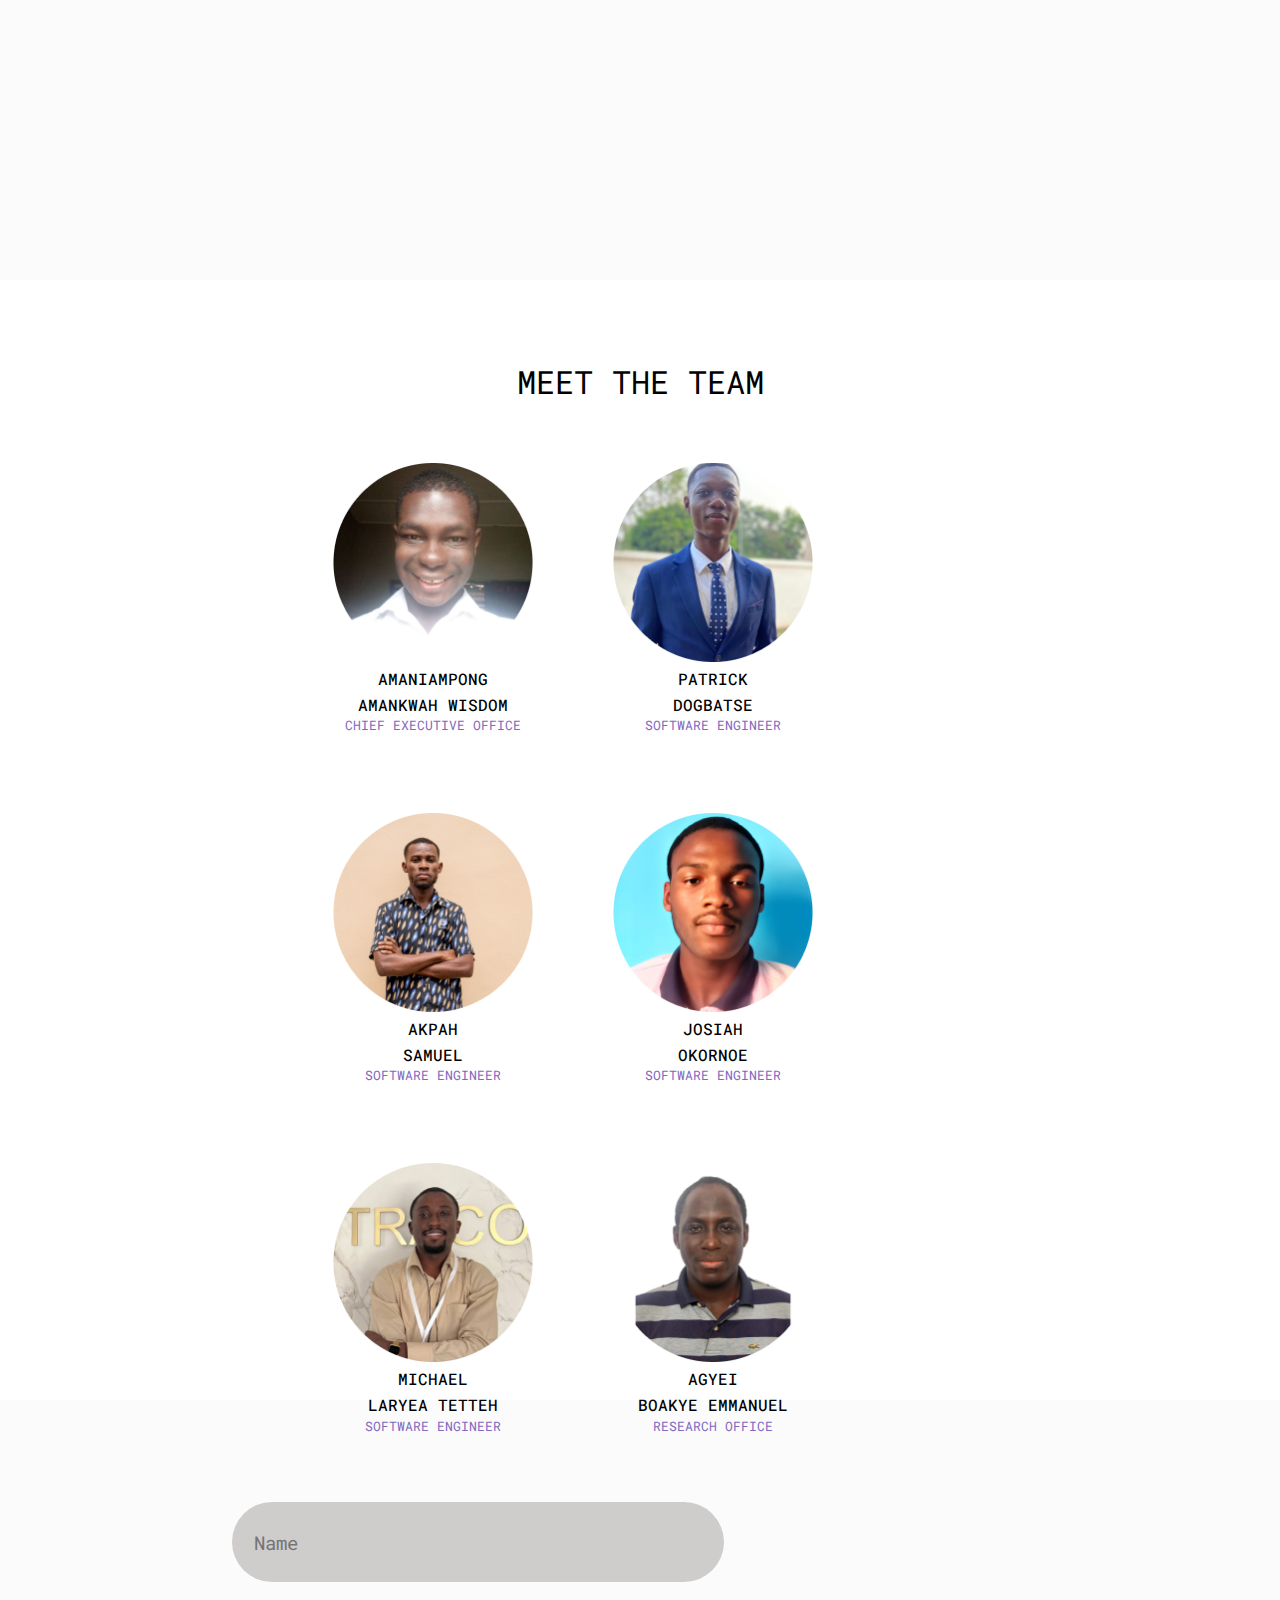
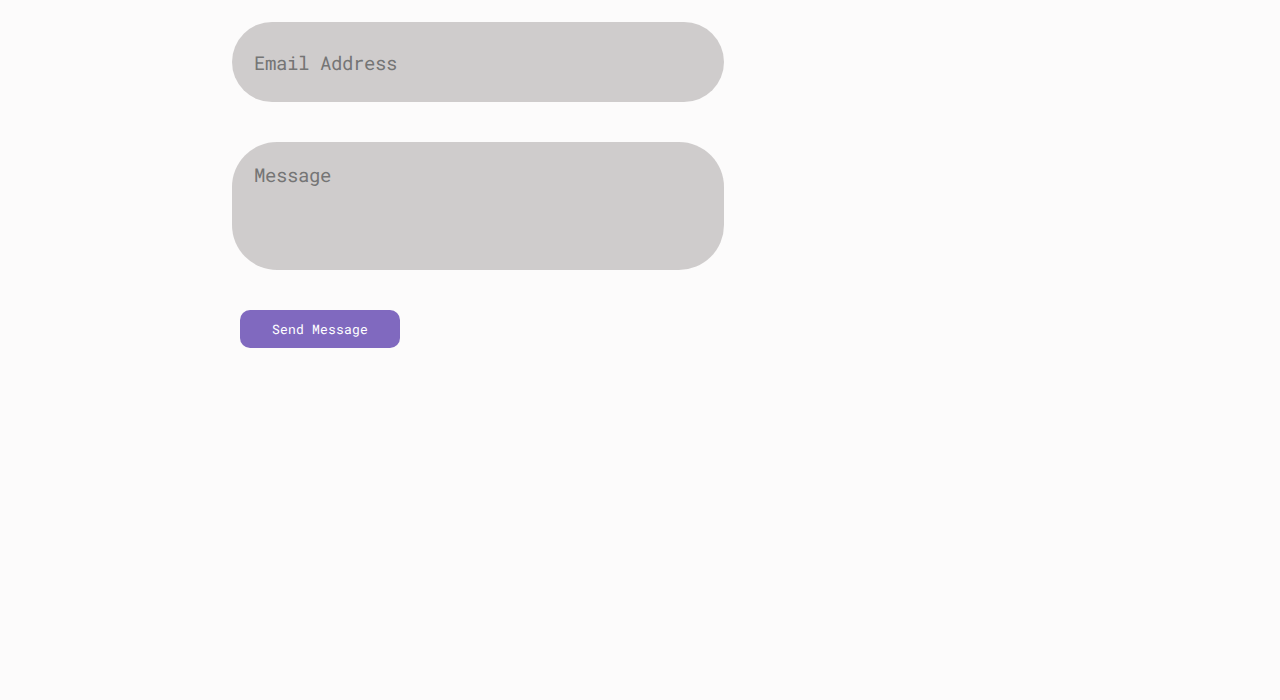
==== commit f2651bff: "implementation complete" ====
--- a/CIRCA_company_website/index.html
+++ b/CIRCA_company_website/index.html
@@ -3,6 +3,7 @@
 <head>
     <meta charset="UTF-8">
     <meta name="viewport" content="width=device-width, initial-scale=1.0">
+    <meta http-equiv="X-UA-Compatible" content="IE=edge">
     <title>Document</title>
     <link rel="stylesheet" href="styles.css">
     <link rel="stylesheet" href="https://unicons.iconscout.com/release/v4.0.8/css/line.css">
@@ -11,34 +12,34 @@
     <nav class="nav-bar">
         <div class="nav-container">
             <div class="logo">
-                <img src="images/circa.AI Logo n small 5 1.png" alt="CirCarl">
+               <a href="index.html"><img src="images/circa.AI Logo n small 5 1.png" alt="CirCarl"></a> 
             </div>
 
             <div class="menu-container">
                 <ul>
-                    <li ><a href="#home" class="active">HOME</a></li>
-                    <li><a href="#projects">PROJECTS</a></li>
-                    <li><a href="#team">TEAM</a></li>
-                    <li><a href="#contact">CONTACT US</a></li>
+                    <li ><a href="#home" data-section="home" class="nav-link active">HOME</a></li>
+                    <li><a href="#projects" data-section="projects" class="nav-link">PROJECTS</a></li>
+                    <li><a href="#team" data-section="team" class="nav-link">TEAM</a></li>
+                    <li><a href="#contact" data-section="contact" class="nav-link">CONTACT US</a></li>
                 </ul>
             </div>
 
             <div class="socials">
                <div class="instagram">
-                <a href="#"><svg xmlns="http://www.w3.org/2000/svg" viewBox="0 0 16 16" id="instagram">
+                <a href="https://www.instagram.com/circa_rl/"><svg xmlns="http://www.w3.org/2000/svg" viewBox="0 0 16 16" id="instagram">
                     <path d="M5.41421,1.17157c1.17157,1.17157 1.17157,3.07107 0,4.24264c-1.17157,1.17157 -3.07107,1.17157 -4.24264,0c-1.17157,-1.17157 -1.17157,-3.07107 -8.88178e-16,-4.24264c1.17157,-1.17157 3.07107,-1.17157 4.24264,-8.88178e-16" transform="translate(4.707 4.707)"></path>
                     <path d="M11.5,0h-7c-2.48145,0 -4.5,2.01855 -4.5,4.5v7c0,2.48145 2.01855,4.5 4.5,4.5h7c2.48145,0 4.5,-2.01855 4.5,-4.5v-7c0,-2.48145 -2.01855,-4.5 -4.5,-4.5Zm-3.5,12c-2.20557,0 -4,-1.79395 -4,-4c0,-2.20605 1.79443,-4 4,-4c2.20557,0 4,1.79395 4,4c0,2.20605 -1.79443,4 -4,4Zm4.5,-8c-0.276123,0 -0.5,-0.223877 -0.5,-0.5c0,-0.276184 0.223877,-0.5 0.5,-0.5c0.276123,0 0.5,0.223816 0.5,0.5c0,0.276123 -0.223877,0.5 -0.5,0.5Z"></path>
                   </svg></a>
                </div>
 
                <div class="twitter">
-                <a href="#"><svg xmlns="http://www.w3.org/2000/svg" xml:space="preserve" viewBox="0 0 16 16" id="twitter">
+                <a href="https://x.com/home"><svg xmlns="http://www.w3.org/2000/svg" xml:space="preserve" viewBox="0 0 16 16" id="twitter">
                     <path d="M16 3.539a6.839 6.839 0 0 1-1.89.518 3.262 3.262 0 0 0 1.443-1.813 6.555 6.555 0 0 1-2.08.794 3.28 3.28 0 0 0-5.674 2.243c0 .26.022.51.076.748a9.284 9.284 0 0 1-6.761-3.431 3.285 3.285 0 0 0 1.008 4.384A3.24 3.24 0 0 1 .64 6.578v.036a3.295 3.295 0 0 0 2.628 3.223 3.274 3.274 0 0 1-.86.108 2.9 2.9 0 0 1-.621-.056 3.311 3.311 0 0 0 3.065 2.285 6.59 6.59 0 0 1-4.067 1.399c-.269 0-.527-.012-.785-.045A9.234 9.234 0 0 0 5.032 15c6.036 0 9.336-5 9.336-9.334 0-.145-.005-.285-.012-.424A6.544 6.544 0 0 0 16 3.539z"></path>
                   </svg></a>
                </div>
 
                <div class="facebook">
-                <a href="#"><svg width="43" height="43" viewBox="0 0 20 20" fill="none" xmlns="http://www.w3.org/2000/svg">
+                <a href="https://www.facebook.com/?sk=welcome"><svg width="43" height="43" viewBox="0 0 20 20" fill="none" xmlns="http://www.w3.org/2000/svg">
                     <path d="M18.3337 10.0003C18.3337 5.40033 14.6003 1.66699 10.0003 1.66699C5.40033 1.66699 1.66699 5.40033 1.66699 10.0003C1.66699 14.0337 4.53366 17.392 8.33366 18.167V12.5003H6.66699V10.0003H8.33366V7.91699C8.33366 6.30866 9.64199 5.00033 11.2503 5.00033H13.3337V7.50033H11.667C11.2087 7.50033 10.8337 7.87533 10.8337 8.33366V10.0003H13.3337V12.5003H10.8337V18.292C15.042 17.8753 18.3337 14.3253 18.3337 10.0003Z" fill="black"/>
                     </svg></a>
                 </div>
@@ -61,7 +62,7 @@
                 We envision a world where technology empowers every individual to live healthier, more prosperous, and fulfilling lives. We aspire to create solutions that not only address immediate needs but also pave the way for a brighter future for all humanity.</p>
         </div>
         <div class="landing-page-img">
-            <img src="images/AI-1.jpg" alt="">
+            <img src="images/landing_img.jpg" alt="">
         </div>
     </div>
     </section>
@@ -69,7 +70,7 @@
 
 
 
-
+<!-- PROJECT SECTION -->
     <section class="project-bg" id="projects">
         <div class="page-container">
             <div class="text-container">
@@ -81,16 +82,15 @@
                     intelligent living.</p>
             </div>
 
-            <a href="#" class="btn">EXPLORE e-qual</a>
+            <a href="project1.html" class="btn">EXPLORE e-qual<svg xmlns="http://www.w3.org/2000/svg" height="24px" viewBox="0 -960 960 960" width="24px" fill="#e8eaed"><path d="m313-440 224 224-57 56-320-320 320-320 57 56-224 224h487v80H313Z"/></svg></a>
         </div>
     </section>
 
-
+    
+    <!-- TEAM SECTION -->
     <section class="team-bg" id="team">
-            <h3>MEET THE TEAM</h3>
-
+        <div class="text"><h3>MEET THE TEAM</h3></div>
         <div class="page-container">
-
             <div class="team-members">
                 <div class="team-m1">
                     <img src="images/Mr. Amaniampong.png">
@@ -113,6 +113,7 @@
                         <P>SOFTWARE ENGINEER</P>
                     </div>
                 </div>
+                
                 <div class="team-m1">
                     <img src="images/Josiah.png">
                     <div>
--- a/CIRCA_company_website/styles.css
+++ b/CIRCA_company_website/styles.css
@@ -36,7 +36,9 @@
 }
 
 .logo img{
-    height: 8rem;
+    border-radius: 15px; /* Creates rounded corners */
+    box-shadow: 0 2px 2px rgba(23, 23, 23, 0.35);
+    height: 5rem;
 
 }
 .menu-container ul{
@@ -55,9 +57,6 @@
     transition: 0.4s all ease;
 }
 
-.menu-container ul a:hover{
-    color: #8069BF;
-}
 
 .active{
     color: #8069BF;
@@ -120,8 +119,8 @@
 
 .page-container .landing-page-img img{
     margin-top: 14rem;
-    width: 700px;
-    height: 700px;
+    width: 500px;
+    height: 500px;
     border-radius: 50%;
     
 }
@@ -130,7 +129,7 @@
 /* projects section */
 .project-bg{
     background: rgb(252, 251, 251);
-    height: 80vh;
+    height: 100vh;
     margin: 5rem 0;
     width: 100vw;
 }
@@ -147,9 +146,19 @@
     border-radius: 8px;
     background: #000000;
     position: absolute;
-    padding: 1rem;
-    display: inline-block;
+    padding: 1rem 0 1rem 0.6rem;
+    display: inline-flex;
     margin: 8rem 10rem 0 0;
+    align-items: center; /* Aligns text and icon vertically in the center */
+    gap: 8px; /* Adds space between text and icon */
+  
+}
+
+.page-container a svg{
+    transform: rotate(180deg);
+    align-items: center;
+    margin-left: .7rem;
+
 }
 
 
@@ -157,6 +166,7 @@
 .team-bg{
     margin-top: 0;
     height: 80vh;
+    width: 100vw;
     background: white;
 }
 
@@ -176,15 +186,25 @@
 
 .team-bg .page-container .team-members{
     display: flex;
+    width: 100%;
     flex-wrap: wrap;
     gap: 5rem;
-    margin: 4rem 6.4rem;
-}
-
+    margin: 30px 10%;
+}
+
+.team-bg h3{
+    margin: 30px 0;
+}
 .team-members .team-m1 img{
-    height: 250px;
+    /* height: 250px;
     width: 250px;
-    border-radius: 50%;
+    border-radius: 50%; */
+
+    width: 200px; /* sets image width */
+    height: auto; /* maintains image aspect ratio */
+    border-radius: 10px; /* optional rounded corners */
+    /* box-shadow: 0px 4px 8px rgba(0, 0, 0, 0.2); optional shadow */
+    transition: transform 0.3s;
 }
 
 .team-members .team-m1 h4{
@@ -202,7 +222,7 @@
 /* CONTACT SECTION */
 
 .contact-bg{
-    margin-top: 3rem;
+    margin-top: 20rem;
     height: 100vh;
     background:rgb(252, 251, 251);
     align-items: center;
@@ -281,6 +301,28 @@
 }
 
 
+.project-1 h3{
+    color: black;
+}
+
+.project-nav{
+    position: fixed;
+}
+
+#home .project-1{
+    top: 200px;
+}
+
+
+
+
+.video{
+    /* width: 80%;
+    height: 852px; */
+    margin: 80px 10%;
+    justify-content: center;
+}
+
 /* For larger tablets (e.g., iPads in landscape) */
 @media screen and (min-width: 768px) and (max-width: 1024px) {
     .menu-container ul li {
